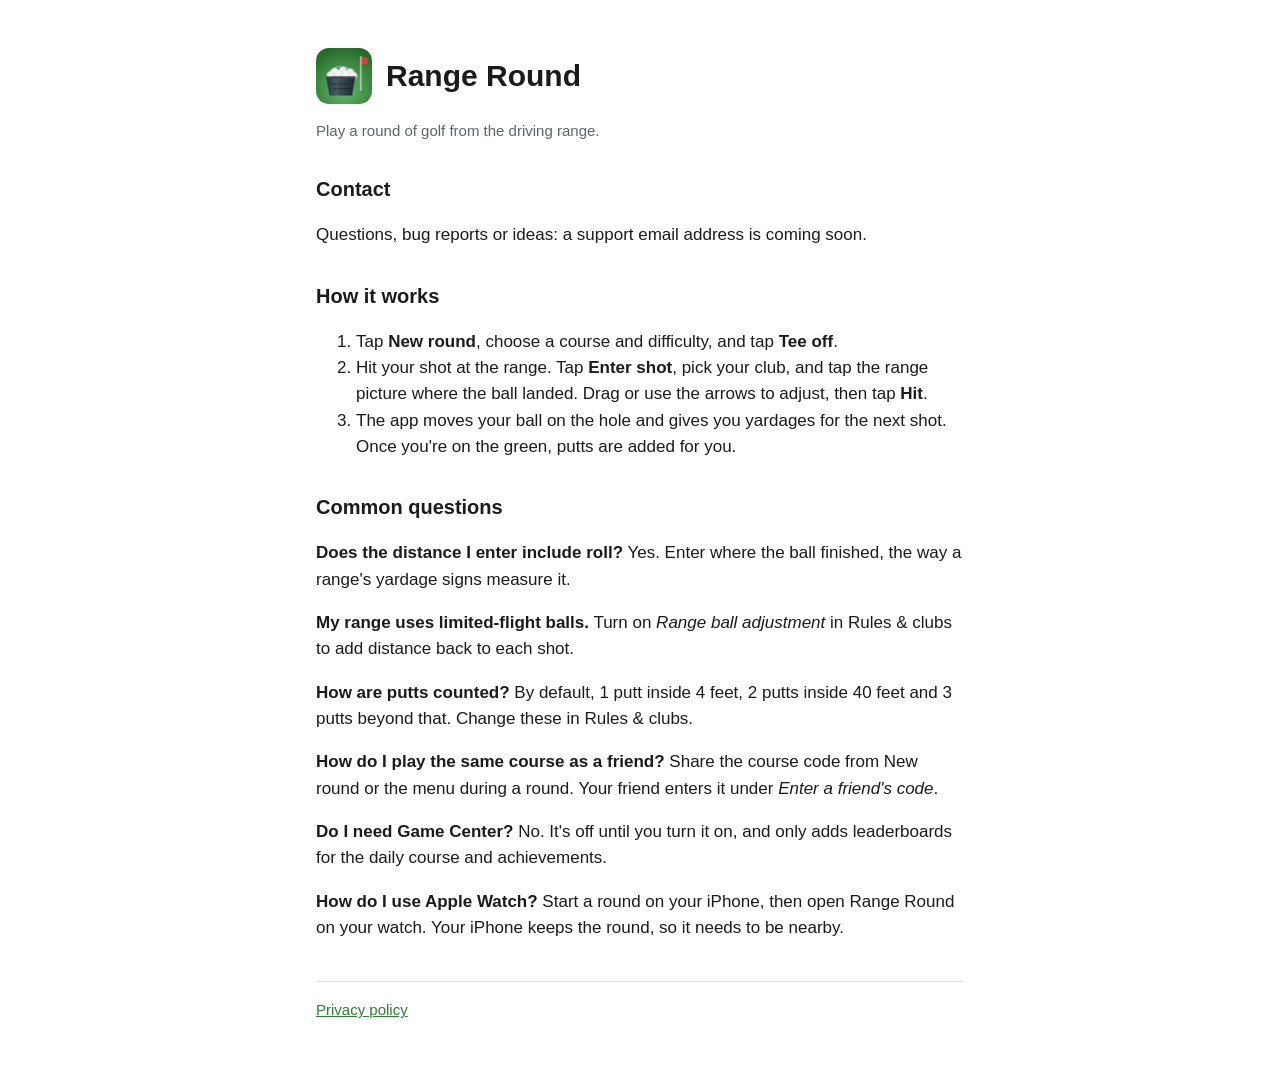
==== rangeround/index.html @ 8ec3743d "Add Range Round support and privacy pages Co-Authored-By: Claude Opus 5.5 <noreply@anthropic.com>" ====
<!doctype html>
<html lang="en">
<head>
  <meta charset="utf-8">
  <meta name="viewport" content="width=device-width, initial-scale=1">
  <title>Range Round Support</title>
  <link rel="stylesheet" href="style.css">
</head>
<body>
<main>
  <header>
    <img src="icon.png" alt="">
    <h1>Range Round</h1>
  </header>
  <p class="muted">Play a round of golf from the driving range.</p>

  <h2>Contact</h2>
  <p>Questions, bug reports or ideas: a support email address is coming soon.</p>

  <h2>How it works</h2>
  <ol>
    <li>Tap <strong>New round</strong>, choose a course and difficulty, and tap <strong>Tee off</strong>.</li>
    <li>Hit your shot at the range. Tap <strong>Enter shot</strong>, pick your club, and tap the range
        picture where the ball landed. Drag or use the arrows to adjust, then tap <strong>Hit</strong>.</li>
    <li>The app moves your ball on the hole and gives you yardages for the next shot.
        Once you're on the green, putts are added for you.</li>
  </ol>

  <h2>Common questions</h2>
  <p><strong>Does the distance I enter include roll?</strong> Yes. Enter where the ball finished,
     the way a range's yardage signs measure it.</p>
  <p><strong>My range uses limited-flight balls.</strong> Turn on <em>Range ball adjustment</em> in
     Rules &amp; clubs to add distance back to each shot.</p>
  <p><strong>How are putts counted?</strong> By default, 1 putt inside 4 feet, 2 putts inside 40 feet
     and 3 putts beyond that. Change these in Rules &amp; clubs.</p>
  <p><strong>How do I play the same course as a friend?</strong> Share the course code from
     New round or the menu during a round. Your friend enters it under <em>Enter a friend's code</em>.</p>
  <p><strong>Do I need Game Center?</strong> No. It's off until you turn it on, and only adds
     leaderboards for the daily course and achievements.</p>
  <p><strong>How do I use Apple Watch?</strong> Start a round on your iPhone, then open Range Round
     on your watch. Your iPhone keeps the round, so it needs to be nearby.</p>

  <nav><a href="privacy.html">Privacy policy</a></nav>
</main>
</body>
</html>
---- rangeround/style.css ----
:root { --bg: #ffffff; --fg: #1b1b1b; --muted: #5f6368; --accent: #2e7d32; --rule: #e3e3e3; }
@media (prefers-color-scheme: dark) {
  :root { --bg: #111311; --fg: #ececec; --muted: #a0a6a0; --accent: #7bc67e; --rule: #2a2d2a; }
}
* { box-sizing: border-box; }
body { margin: 0; background: var(--bg); color: var(--fg); font: 17px/1.55 -apple-system, BlinkMacSystemFont, "Segoe UI", Roboto, sans-serif; }
main { max-width: 680px; margin: 0 auto; padding: 48px 16px 64px; }
header { display: flex; align-items: center; gap: 14px; margin-bottom: 8px; }
header img { width: 56px; height: 56px; border-radius: 13px; }
h1 { font-size: 30px; margin: 0; }
h2 { font-size: 20px; margin: 32px 0 6px; }
p, li { color: var(--fg); }
.muted { color: var(--muted); font-size: 15px; }
a { color: var(--accent); }
nav { margin-top: 40px; padding-top: 16px; border-top: 1px solid var(--rule); font-size: 15px; }
nav a { margin-right: 18px; }
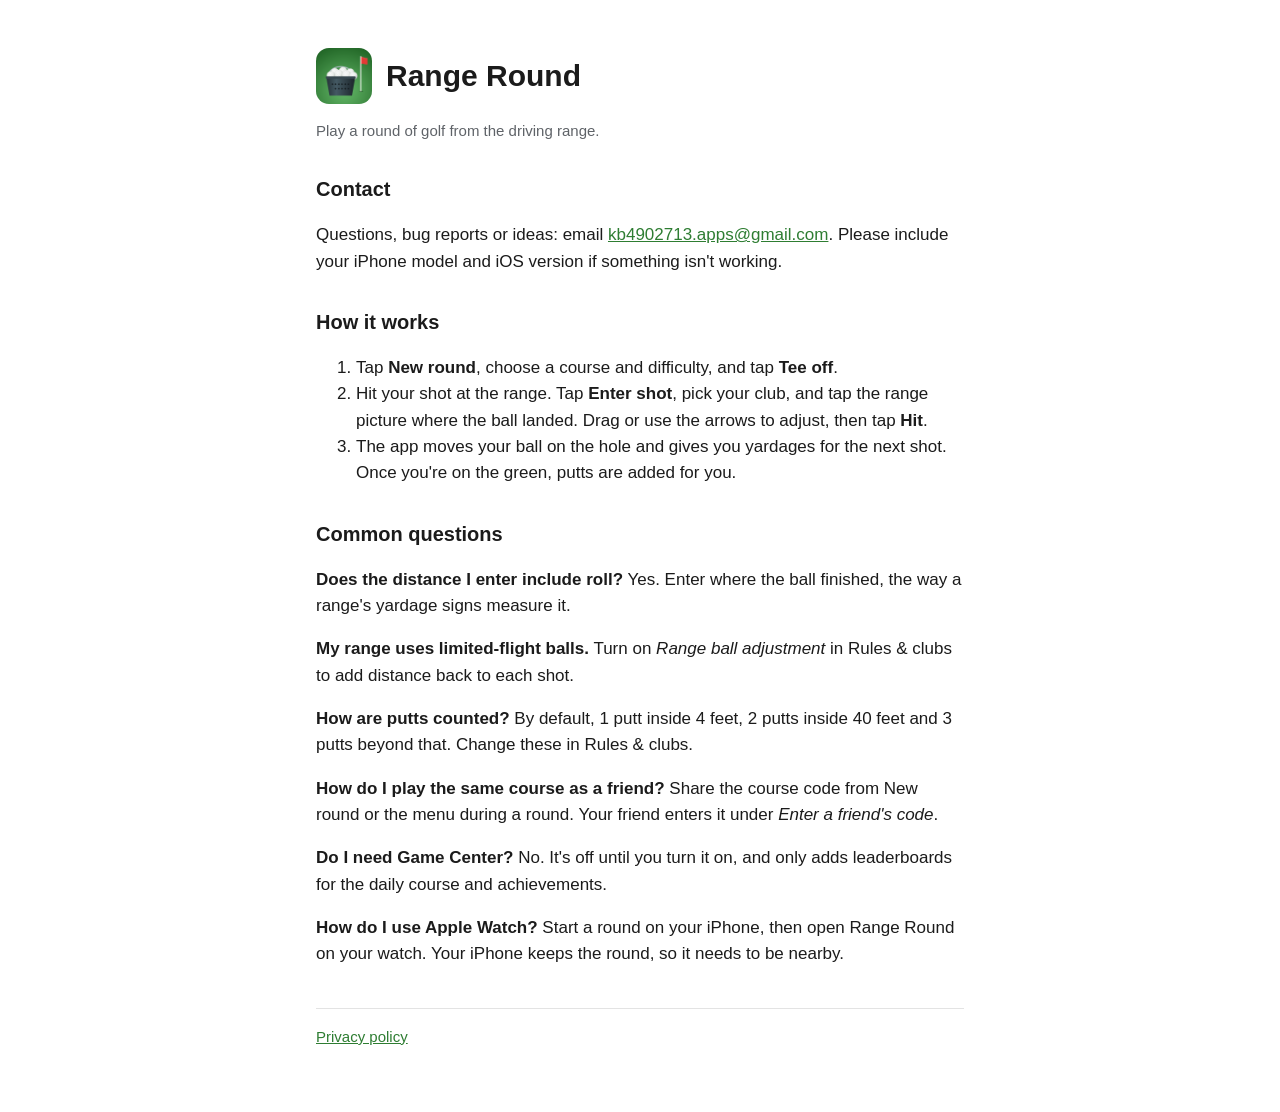
==== commit 9035aa57: "Add Range Round support email Co-Authored-By: Claude Opus 5.5 <noreply@anthropic.com>" ====
--- a/rangeround/index.html
+++ b/rangeround/index.html
@@ -15,7 +15,8 @@
   <p class="muted">Play a round of golf from the driving range.</p>
 
   <h2>Contact</h2>
-  <p>Questions, bug reports or ideas: a support email address is coming soon.</p>
+  <p>Questions, bug reports or ideas: email <a href="mailto:kb4902713.apps@gmail.com">kb4902713.apps@gmail.com</a>.
+     Please include your iPhone model and iOS version if something isn't working.</p>
 
   <h2>How it works</h2>
   <ol>
